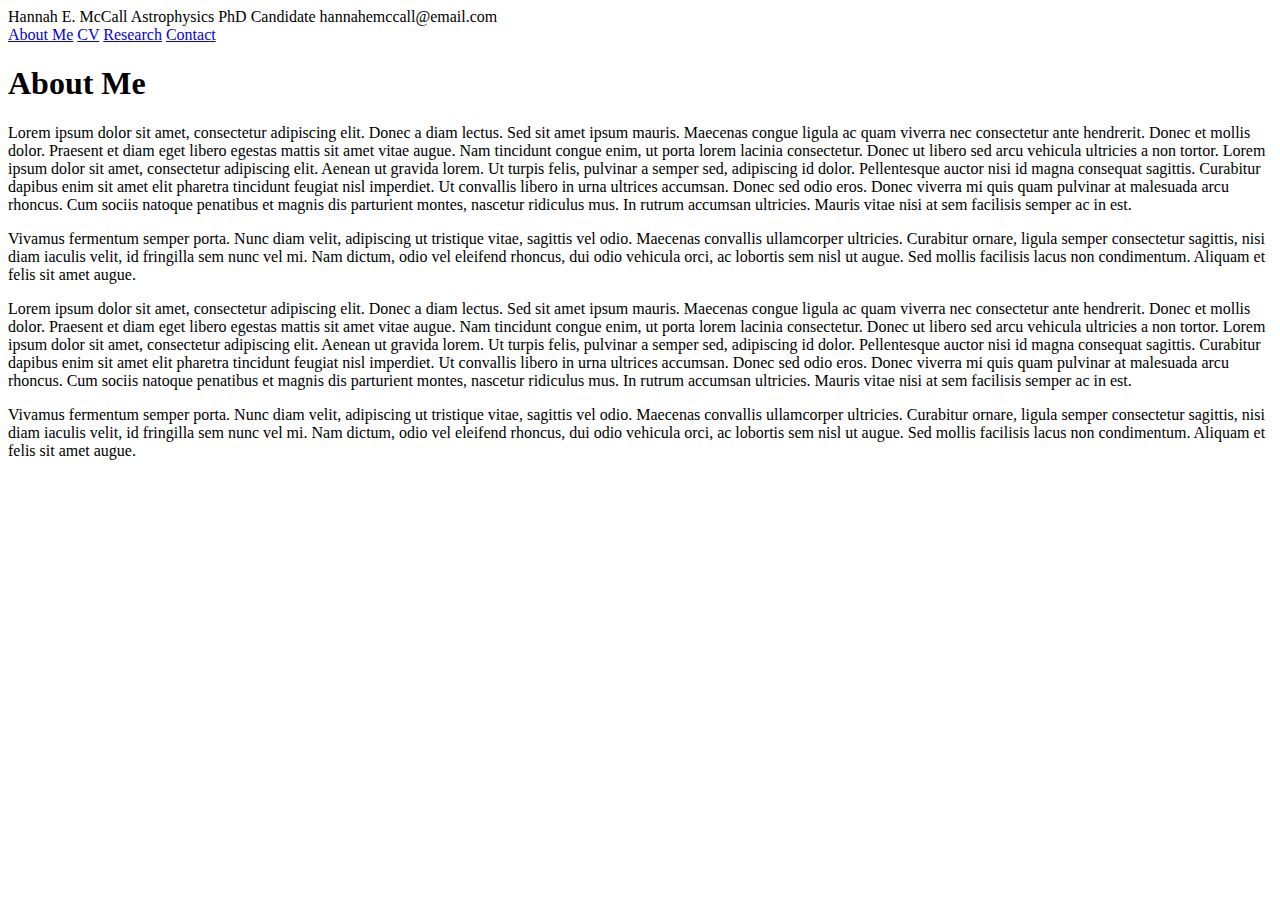
==== index.html @ 320554a5 "formatting" ====
<html>

<head>
    <title></title>
    <link rel="stylesheet" href="https://fonts.googleapis.com/css?family=Roboto|Roboto+Condensed|Roboto+Mono" />

    <link rel="stylesheet" href="source/style.css" />
    <link rel="stylesheet" href="source/style_desktop.css" , media="screen and (min-width: 800px)" />
    <link rel="stylesheet" href="source/style_mobile.css" , media="screen and (max-width: 800px)" />
</head>

<body>
    <div class="container">
        <div class="left_panel">
            <div class="profile_box">
                <div class="padding_block"></div>
                <div class="profile_pic"></div>
                <span class="name">Hannah E. McCall</span>
                <span class="prof">Astrophysics PhD Candidate</span>
                <span class="email">hannahemccall@email.com</span>
                <div class="navigation">
                    
                    <a href="index.html">About Me</a>
                    
                    <a href="cv.html">CV</a>
                    
                    <a href="research.html">Research</a>
                    
                    <a href="contact.html">Contact</a>
                    
                </div>
            </div>
        </div>
        <div class="main_panel">
            <div class="main_text">
                <div class="padding_block"></div>
                <h1>About Me</h1>

<p>Lorem ipsum dolor sit amet, consectetur adipiscing elit. Donec a diam lectus. Sed sit amet ipsum mauris. Maecenas congue ligula ac quam viverra nec consectetur ante hendrerit. Donec et mollis dolor. Praesent et diam eget libero egestas mattis sit amet vitae augue. Nam tincidunt congue enim, ut porta lorem lacinia consectetur. Donec ut libero sed arcu vehicula ultricies a non tortor. Lorem ipsum dolor sit amet, consectetur adipiscing elit. Aenean ut gravida lorem. Ut turpis felis, pulvinar a semper sed, adipiscing id dolor. Pellentesque auctor nisi id magna consequat sagittis. Curabitur dapibus enim sit amet elit pharetra tincidunt feugiat nisl imperdiet. Ut convallis libero in urna ultrices accumsan. Donec sed odio eros. Donec viverra mi quis quam pulvinar at malesuada arcu rhoncus. Cum sociis natoque penatibus et magnis dis parturient montes, nascetur ridiculus mus. In rutrum accumsan ultricies. Mauris vitae nisi at sem facilisis semper ac in est.</p>

<p>Vivamus fermentum semper porta. Nunc diam velit, adipiscing ut tristique vitae, sagittis vel odio. Maecenas convallis ullamcorper ultricies. Curabitur ornare, ligula semper consectetur sagittis, nisi diam iaculis velit, id fringilla sem nunc vel mi. Nam dictum, odio vel eleifend rhoncus, dui odio vehicula orci, ac lobortis sem nisl ut augue. Sed mollis facilisis lacus non condimentum. Aliquam et felis sit amet augue.</p>

<p>Lorem ipsum dolor sit amet, consectetur adipiscing elit. Donec a diam lectus. Sed sit amet ipsum mauris. Maecenas congue ligula ac quam viverra nec consectetur ante hendrerit. Donec et mollis dolor. Praesent et diam eget libero egestas mattis sit amet vitae augue. Nam tincidunt congue enim, ut porta lorem lacinia consectetur. Donec ut libero sed arcu vehicula ultricies a non tortor. Lorem ipsum dolor sit amet, consectetur adipiscing elit. Aenean ut gravida lorem. Ut turpis felis, pulvinar a semper sed, adipiscing id dolor. Pellentesque auctor nisi id magna consequat sagittis. Curabitur dapibus enim sit amet elit pharetra tincidunt feugiat nisl imperdiet. Ut convallis libero in urna ultrices accumsan. Donec sed odio eros. Donec viverra mi quis quam pulvinar at malesuada arcu rhoncus. Cum sociis natoque penatibus et magnis dis parturient montes, nascetur ridiculus mus. In rutrum accumsan ultricies. Mauris vitae nisi at sem facilisis semper ac in est.</p>

<p>Vivamus fermentum semper porta. Nunc diam velit, adipiscing ut tristique vitae, sagittis vel odio. Maecenas convallis ullamcorper ultricies. Curabitur ornare, ligula semper consectetur sagittis, nisi diam iaculis velit, id fringilla sem nunc vel mi. Nam dictum, odio vel eleifend rhoncus, dui odio vehicula orci, ac lobortis sem nisl ut augue. Sed mollis facilisis lacus non condimentum. Aliquam et felis sit amet augue.</p>

                <div class="padding_block"></div>
            </div>
        </div>
    </div>
</body>

</html>
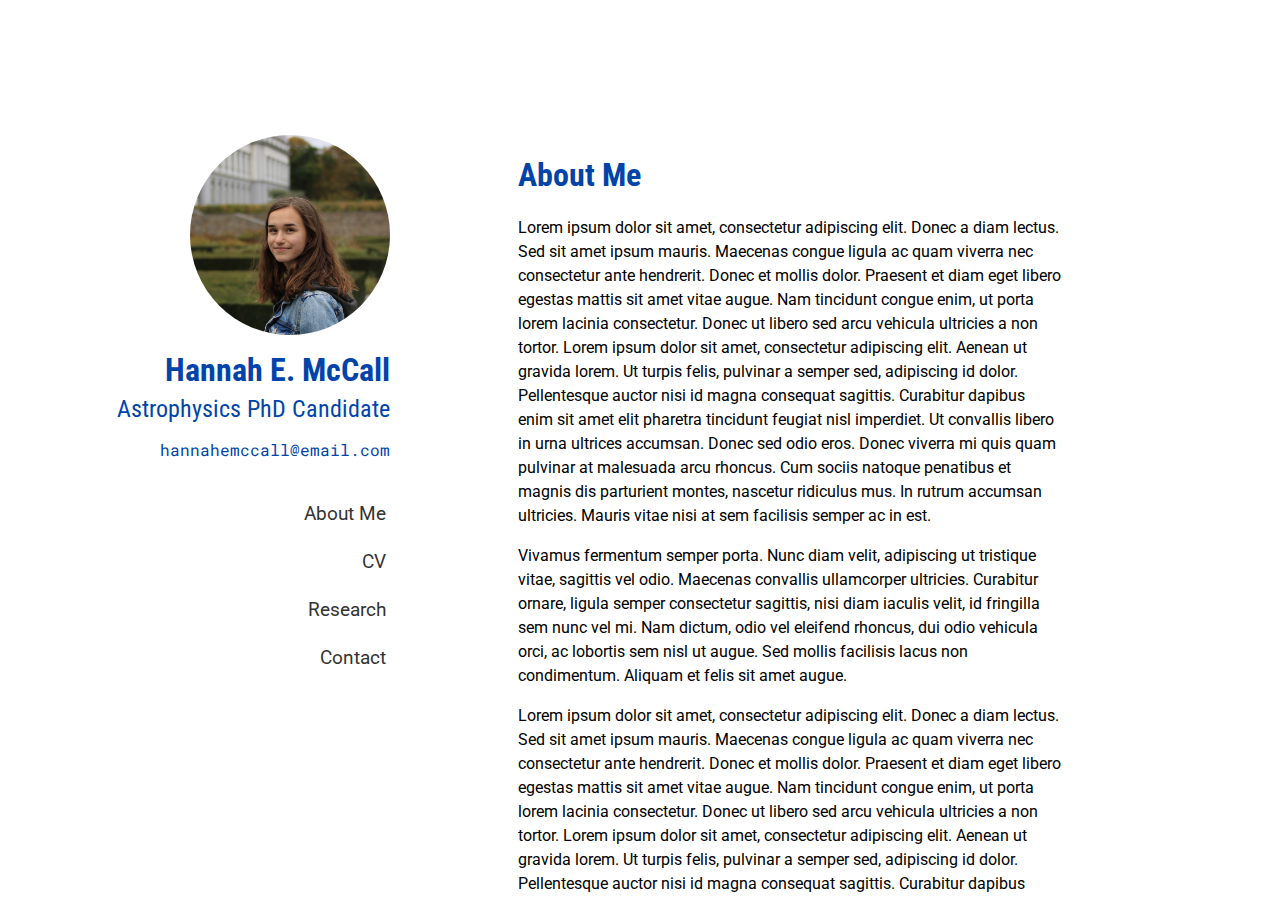
==== commit b7f0157d: "add correct style path" ====
--- a/index.html
+++ b/index.html
@@ -4,9 +4,9 @@
     <title></title>
     <link rel="stylesheet" href="https://fonts.googleapis.com/css?family=Roboto|Roboto+Condensed|Roboto+Mono" />
 
-    <link rel="stylesheet" href="source/style.css" />
-    <link rel="stylesheet" href="source/style_desktop.css" , media="screen and (min-width: 800px)" />
-    <link rel="stylesheet" href="source/style_mobile.css" , media="screen and (max-width: 800px)" />
+    <link rel="stylesheet" href="style.css" />
+    <link rel="stylesheet" href="style_desktop.css" , media="screen and (min-width: 800px)" />
+    <link rel="stylesheet" href="style_mobile.css" , media="screen and (max-width: 800px)" />
 </head>
 
 <body>
--- a/style.css
+++ b/style.css
@@ -0,0 +1,71 @@
+body {
+    margin: 0;
+}
+
+.name {
+    font-size: 2em;
+    font-weight: bold;
+    display: block;
+    font-family: Roboto Condensed;
+    margin-top: .5em;
+    color: #04a;
+}
+
+.prof {
+    font-size: 1.5em;
+    display: block;
+    font-family: Roboto Condensed;
+    margin-top: .25em;
+    color: #04a;
+}
+
+.email {
+    font-size: 1.0em;
+    display: block;
+    font-family: Roboto Mono;
+    margin-top: 1.0em;
+    color: #04a;
+}
+
+.main_text h1 {
+    font-family: Roboto Condensed;
+    color: #04a;
+}
+
+.main_text a {
+    color: #04a;
+    text-decoration: none;
+}
+
+.main_text a:hover {
+    text-decoration: underline;
+}
+
+.main_text p {
+    font-size: 1.0em;
+    line-height: 1.5em;
+}
+
+.profile_pic {
+    width: 200px;
+    height: 200px;
+    border-radius: 50%;
+    background-image: url("hannah_e_mccall.jpg");
+    background-size: cover;
+    display: inline-block;
+}
+
+.main_text table {
+    border-collapse: collapse;
+    margin: auto;
+}
+
+.main_text th {
+    font-weight: 800;
+    padding: 0.5em;
+    border-bottom: 2px solid #04a;
+}
+
+.main_text td {
+    padding: 0.5em;
+}--- a/style_desktop.css
+++ b/style_desktop.css
@@ -0,0 +1,87 @@
+body {
+    margin: 0;
+}
+
+.container {
+    width: 100%;
+    height: 100%;
+    display: flex;
+    font-family: Roboto;
+}
+
+.left_panel {
+    width: 33%;
+    min-width: 200px;
+    height: 100%;
+    background-color: #fff;
+    padding-right: 4em;
+    text-align: right;
+    display: flex;
+    justify-content: flex-end;
+}
+
+.main_panel {
+    width: 70%;
+    max-height: 100%;
+    background-color: #fff;
+    overflow: scroll;
+    float: left;
+}
+
+.main_text {
+    margin-left: 4em;
+    width: 66%;
+    min-width: 400px;
+}
+
+.padding_block {
+    height: 15%;
+    min-height: 100px;
+}
+
+.profile_pic {
+    width: 200px;
+    height: 200px;
+    border-radius: 50%;
+    background-image: url("hannah_e_mccall.jpg");
+    background-size: cover;
+    background-position: center;
+    display: inline-block;
+}
+
+.navigation {
+    margin-top: 2em;
+}
+
+.navigation a {
+    display: block;
+    font-size: 1.2em;
+    margin-top: 1em;
+    color: #333;
+    background-color: #FFF;
+    width: 95%;
+    padding: 0.5em;
+    text-align: right;
+    text-decoration: none;
+    margin-top: 6px;
+    margin-bottom: 6px;
+    margin-right: 1em;
+    padding-right: 10px;
+    border-right: 6px solid #fff;
+    transition-duration: 100ms;
+    transition-property: border-right;
+}
+
+.navigation a:visited {
+    color: #333;
+}
+
+.navigation a:hover {
+    background-color: #fff;
+    margin-bottom: 6px;
+    margin-top: 6px;
+    padding-right: 10px;
+    border-right: 6px solid #04a;
+    transition-duration: 100ms;
+    transition-property: border-right;
+}
--- a/style_mobile.css
+++ b/style_mobile.css
@@ -0,0 +1,85 @@
+.container {
+    width: 100%;
+    height: 100%;
+    display: flex;
+    font-family: Roboto;
+    background-color: cover;
+    margin: auto;
+    flex-direction: column;
+}
+
+.left_panel {
+    flex-grow: 0.4;
+    background-color: #fff;
+    text-align: left;
+    display: block;
+    background-blend-mode: darken;
+}
+
+.main_panel {
+    width: 100%;
+    flex-grow: 0.6;
+    background-color: #fff;
+    overflow: scroll;
+    float: left;
+    display: block;
+}
+
+.main_text {
+    padding-left: 4em;
+    padding-right: 4em;
+    width: 80%;
+}
+
+.padding_block {
+    height: 8%;
+    min-height: 50px;
+}
+
+.profile_pic {
+    width: 200px;
+    height: 200px;
+    border-radius: 50%;
+    background-image: url("hannah_e_mccall.jpg");
+    background-size: cover;
+    background-position: center;
+    margin-left: 2em;
+    margin-right: 2em;
+    float: left;
+}
+
+.navigation {
+    margin-top: 2em;
+}
+
+.navigation a {
+    display: inline-block;
+    font-size: 1.2em;
+    margin-top: 1em;
+    color: #333;
+    background-color: #FFF;
+    width: auto;
+    padding: 0.5em;
+    text-align: right;
+    text-decoration: none;
+    margin-top: 6px;
+    margin-bottom: 6px;
+    padding-bottom: 4px;
+    transition-duration: 100ms;
+    border-bottom: 6px solid #fff;
+    transition-property: padding-bottom, border-bottom;
+}
+
+.navigation a:visited {
+    color: #333;
+}
+
+.navigation a:hover {
+    background-color: #fff;
+    margin-bottom: 6px;
+    margin-top: 6px;
+    padding-bottom: 4px;
+    border-bottom: 6px solid #04a;
+    transition-duration: 100ms;
+    transition-property: padding-bottom, border-bottom;
+}
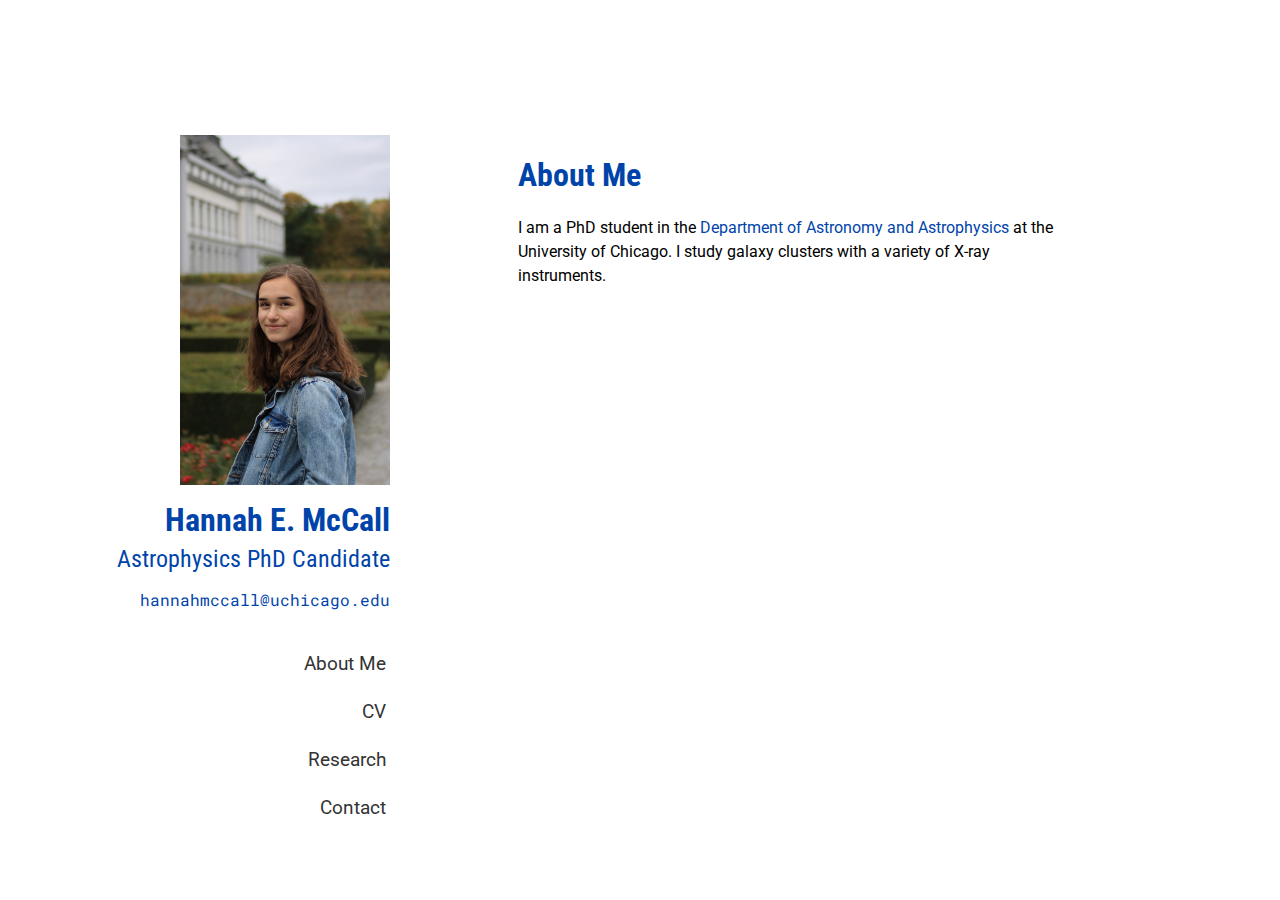
==== commit 53b1e472: "content updates" ====
--- a/index.html
+++ b/index.html
@@ -17,7 +17,7 @@
                 <div class="profile_pic"></div>
                 <span class="name">Hannah E. McCall</span>
                 <span class="prof">Astrophysics PhD Candidate</span>
-                <span class="email">hannahemccall@email.com</span>
+                <span class="email">hannahmccall@uchicago.edu</span>
                 <div class="navigation">
                     
                     <a href="index.html">About Me</a>
@@ -36,13 +36,7 @@
                 <div class="padding_block"></div>
                 <h1>About Me</h1>
 
-<p>Lorem ipsum dolor sit amet, consectetur adipiscing elit. Donec a diam lectus. Sed sit amet ipsum mauris. Maecenas congue ligula ac quam viverra nec consectetur ante hendrerit. Donec et mollis dolor. Praesent et diam eget libero egestas mattis sit amet vitae augue. Nam tincidunt congue enim, ut porta lorem lacinia consectetur. Donec ut libero sed arcu vehicula ultricies a non tortor. Lorem ipsum dolor sit amet, consectetur adipiscing elit. Aenean ut gravida lorem. Ut turpis felis, pulvinar a semper sed, adipiscing id dolor. Pellentesque auctor nisi id magna consequat sagittis. Curabitur dapibus enim sit amet elit pharetra tincidunt feugiat nisl imperdiet. Ut convallis libero in urna ultrices accumsan. Donec sed odio eros. Donec viverra mi quis quam pulvinar at malesuada arcu rhoncus. Cum sociis natoque penatibus et magnis dis parturient montes, nascetur ridiculus mus. In rutrum accumsan ultricies. Mauris vitae nisi at sem facilisis semper ac in est.</p>
-
-<p>Vivamus fermentum semper porta. Nunc diam velit, adipiscing ut tristique vitae, sagittis vel odio. Maecenas convallis ullamcorper ultricies. Curabitur ornare, ligula semper consectetur sagittis, nisi diam iaculis velit, id fringilla sem nunc vel mi. Nam dictum, odio vel eleifend rhoncus, dui odio vehicula orci, ac lobortis sem nisl ut augue. Sed mollis facilisis lacus non condimentum. Aliquam et felis sit amet augue.</p>
-
-<p>Lorem ipsum dolor sit amet, consectetur adipiscing elit. Donec a diam lectus. Sed sit amet ipsum mauris. Maecenas congue ligula ac quam viverra nec consectetur ante hendrerit. Donec et mollis dolor. Praesent et diam eget libero egestas mattis sit amet vitae augue. Nam tincidunt congue enim, ut porta lorem lacinia consectetur. Donec ut libero sed arcu vehicula ultricies a non tortor. Lorem ipsum dolor sit amet, consectetur adipiscing elit. Aenean ut gravida lorem. Ut turpis felis, pulvinar a semper sed, adipiscing id dolor. Pellentesque auctor nisi id magna consequat sagittis. Curabitur dapibus enim sit amet elit pharetra tincidunt feugiat nisl imperdiet. Ut convallis libero in urna ultrices accumsan. Donec sed odio eros. Donec viverra mi quis quam pulvinar at malesuada arcu rhoncus. Cum sociis natoque penatibus et magnis dis parturient montes, nascetur ridiculus mus. In rutrum accumsan ultricies. Mauris vitae nisi at sem facilisis semper ac in est.</p>
-
-<p>Vivamus fermentum semper porta. Nunc diam velit, adipiscing ut tristique vitae, sagittis vel odio. Maecenas convallis ullamcorper ultricies. Curabitur ornare, ligula semper consectetur sagittis, nisi diam iaculis velit, id fringilla sem nunc vel mi. Nam dictum, odio vel eleifend rhoncus, dui odio vehicula orci, ac lobortis sem nisl ut augue. Sed mollis facilisis lacus non condimentum. Aliquam et felis sit amet augue.</p>
+<p>I am a PhD student in the <a href="https://astrophysics.uchicago.edu/">Department of Astronomy and Astrophysics</a> at the University of Chicago. I study galaxy clusters with a variety of X-ray instruments.</p>
 
                 <div class="padding_block"></div>
             </div>
--- a/style.css
+++ b/style.css
@@ -48,8 +48,8 @@
 
 .profile_pic {
     width: 200px;
-    height: 200px;
-    border-radius: 50%;
+    height: 300px;
+    border-radius: 0%;
     background-image: url("hannah_e_mccall.jpg");
     background-size: cover;
     display: inline-block;
@@ -68,4 +68,4 @@
 
 .main_text td {
     padding: 0.5em;
-}+}
--- a/style_desktop.css
+++ b/style_desktop.css
@@ -40,9 +40,9 @@
 }
 
 .profile_pic {
-    width: 200px;
-    height: 200px;
-    border-radius: 50%;
+    width: 210px;
+    height: 350px;
+    border-radius: 0%;
     background-image: url("hannah_e_mccall.jpg");
     background-size: cover;
     background-position: center;
@@ -76,12 +76,13 @@
     color: #333;
 }
 
+
 .navigation a:hover {
     background-color: #fff;
     margin-bottom: 6px;
     margin-top: 6px;
-    padding-right: 10px;
+    <!--padding-right: 10px;-->
     border-right: 6px solid #04a;
     transition-duration: 100ms;
-    transition-property: border-right;
+    <!--transition-property: border-right;-->
 }
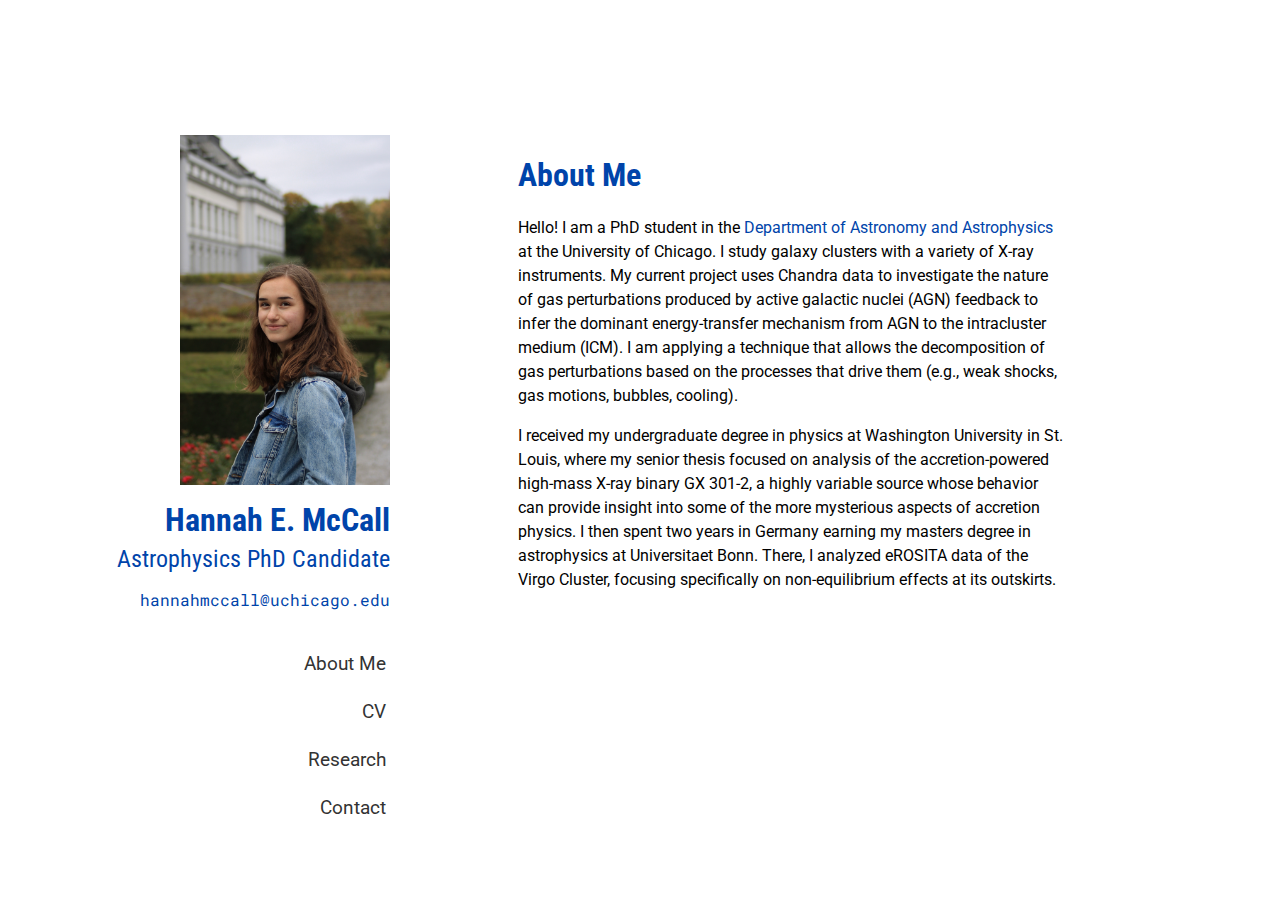
==== commit b7ea764f: "about me" ====
--- a/index.html
+++ b/index.html
@@ -36,7 +36,9 @@
                 <div class="padding_block"></div>
                 <h1>About Me</h1>
 
-<p>I am a PhD student in the <a href="https://astrophysics.uchicago.edu/">Department of Astronomy and Astrophysics</a> at the University of Chicago. I study galaxy clusters with a variety of X-ray instruments.</p>
+<p>Hello! I am a PhD student in the <a href="https://astrophysics.uchicago.edu/">Department of Astronomy and Astrophysics</a> at the University of Chicago. I study galaxy clusters with a variety of X-ray instruments. My current project uses Chandra data to investigate the nature of gas perturbations produced by active galactic nuclei (AGN) feedback to infer the dominant energy-transfer mechanism from AGN to the intracluster medium (ICM). I am applying a technique that allows the decomposition of gas perturbations based on the processes that drive them (e.g., weak shocks, gas motions, bubbles, cooling).</p>
+
+<p>I received my undergraduate degree in physics at Washington University in St. Louis, where my senior thesis focused on analysis of the accretion-powered high-mass X-ray binary GX 301-2, a highly variable source whose behavior can provide insight into some of the more mysterious aspects of accretion physics. I then spent two years in Germany earning my masters degree in astrophysics at Universitaet Bonn. There, I analyzed eROSITA data of the Virgo Cluster, focusing specifically on non-equilibrium effects at its outskirts.</p>
 
                 <div class="padding_block"></div>
             </div>
--- a/style.css
+++ b/style.css
@@ -1,5 +1,10 @@
 body {
     margin: 0;
+}
+
+.site-header {
+    border-top:5px solid #424242;
+    position: relative;
 }
 
 .name {
@@ -47,8 +52,8 @@
 }
 
 .profile_pic {
-    width: 200px;
-    height: 300px;
+    width: 210px;
+    height: 350px;
     border-radius: 0%;
     background-image: url("hannah_e_mccall.jpg");
     background-size: cover;
--- a/style_desktop.css
+++ b/style_desktop.css
@@ -1,5 +1,10 @@
 body {
     margin: 0;
+}
+
+.site-header {
+    border-top:5px solid #424242;
+    position:relative;
 }
 
 .container {
@@ -81,8 +86,8 @@
     background-color: #fff;
     margin-bottom: 6px;
     margin-top: 6px;
-    <!--padding-right: 10px;-->
+    padding-right: 10px;
     border-right: 6px solid #04a;
     transition-duration: 100ms;
-    <!--transition-property: border-right;-->
+    transition-property: border-right;
 }
--- a/style_mobile.css
+++ b/style_mobile.css
@@ -37,9 +37,9 @@
 }
 
 .profile_pic {
-    width: 200px;
-    height: 200px;
-    border-radius: 50%;
+    width: 210px;
+    height: 350px;
+    border-radius: 0%;
     background-image: url("hannah_e_mccall.jpg");
     background-size: cover;
     background-position: center;
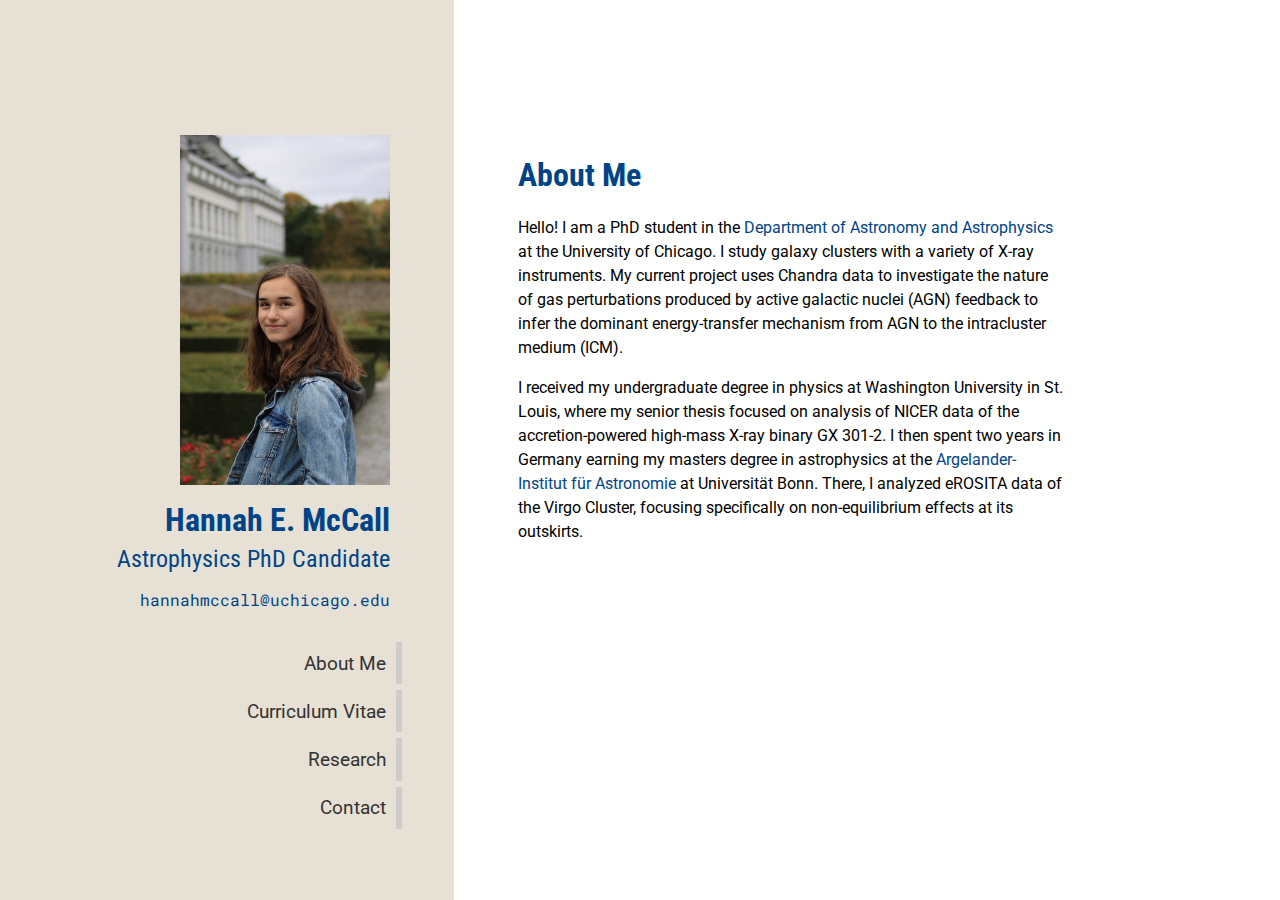
==== commit 01c077cb: "colors and cv" ====
--- a/index.html
+++ b/index.html
@@ -22,7 +22,7 @@
                     
                     <a href="index.html">About Me</a>
                     
-                    <a href="cv.html">CV</a>
+                    <a href="curriculum_vitae.html">Curriculum Vitae</a>
                     
                     <a href="research.html">Research</a>
                     
@@ -36,9 +36,9 @@
                 <div class="padding_block"></div>
                 <h1>About Me</h1>
 
-<p>Hello! I am a PhD student in the <a href="https://astrophysics.uchicago.edu/">Department of Astronomy and Astrophysics</a> at the University of Chicago. I study galaxy clusters with a variety of X-ray instruments. My current project uses Chandra data to investigate the nature of gas perturbations produced by active galactic nuclei (AGN) feedback to infer the dominant energy-transfer mechanism from AGN to the intracluster medium (ICM). I am applying a technique that allows the decomposition of gas perturbations based on the processes that drive them (e.g., weak shocks, gas motions, bubbles, cooling).</p>
+<p>Hello! I am a PhD student in the <a href="https://astrophysics.uchicago.edu/">Department of Astronomy and Astrophysics</a> at the University of Chicago. I study galaxy clusters with a variety of X-ray instruments. My current project uses Chandra data to investigate the nature of gas perturbations produced by active galactic nuclei (AGN) feedback to infer the dominant energy-transfer mechanism from AGN to the intracluster medium (ICM).</p>
 
-<p>I received my undergraduate degree in physics at Washington University in St. Louis, where my senior thesis focused on analysis of the accretion-powered high-mass X-ray binary GX 301-2, a highly variable source whose behavior can provide insight into some of the more mysterious aspects of accretion physics. I then spent two years in Germany earning my masters degree in astrophysics at Universitaet Bonn. There, I analyzed eROSITA data of the Virgo Cluster, focusing specifically on non-equilibrium effects at its outskirts.</p>
+<p>I received my undergraduate degree in physics at Washington University in St. Louis, where my senior thesis focused on analysis of NICER data of the accretion-powered high-mass X-ray binary GX 301-2. I then spent two years in Germany earning my masters degree in astrophysics at the <a href="https://astro.uni-bonn.de/en">Argelander-Institut f&uuml;r Astronomie</a> at Universit&auml;t Bonn. There, I analyzed eROSITA data of the Virgo Cluster, focusing specifically on non-equilibrium effects at its outskirts.</p>
 
                 <div class="padding_block"></div>
             </div>
--- a/style.css
+++ b/style.css
@@ -13,7 +13,7 @@
     display: block;
     font-family: Roboto Condensed;
     margin-top: .5em;
-    color: #04a;
+    color: #048;
 }
 
 .prof {
@@ -21,7 +21,7 @@
     display: block;
     font-family: Roboto Condensed;
     margin-top: .25em;
-    color: #04a;
+    color: #048;
 }
 
 .email {
@@ -29,16 +29,16 @@
     display: block;
     font-family: Roboto Mono;
     margin-top: 1.0em;
-    color: #04a;
+    color: #048;
 }
 
 .main_text h1 {
     font-family: Roboto Condensed;
-    color: #04a;
+    color: #048;
 }
 
 .main_text a {
-    color: #04a;
+    color: #048;
     text-decoration: none;
 }
 
@@ -52,7 +52,7 @@
 }
 
 .profile_pic {
-    width: 210px;
+    width: 215px;
     height: 350px;
     border-radius: 0%;
     background-image: url("hannah_e_mccall.jpg");
@@ -68,7 +68,7 @@
 .main_text th {
     font-weight: 800;
     padding: 0.5em;
-    border-bottom: 2px solid #04a;
+    border-bottom: 2px solid #048;
 }
 
 .main_text td {
--- a/style_desktop.css
+++ b/style_desktop.css
@@ -18,7 +18,7 @@
     width: 33%;
     min-width: 200px;
     height: 100%;
-    background-color: #fff;
+    background-color: #E6E0D5;
     padding-right: 4em;
     text-align: right;
     display: flex;
@@ -63,7 +63,7 @@
     font-size: 1.2em;
     margin-top: 1em;
     color: #333;
-    background-color: #FFF;
+    background-color: #E6E0D5;
     width: 95%;
     padding: 0.5em;
     text-align: right;
@@ -72,7 +72,7 @@
     margin-bottom: 6px;
     margin-right: 1em;
     padding-right: 10px;
-    border-right: 6px solid #fff;
+    border-right: 6px solid #CCC;
     transition-duration: 100ms;
     transition-property: border-right;
 }
@@ -83,11 +83,11 @@
 
 
 .navigation a:hover {
-    background-color: #fff;
+    background-color: #E6E0D5;
     margin-bottom: 6px;
     margin-top: 6px;
     padding-right: 10px;
-    border-right: 6px solid #04a;
+    border-right: 6px solid #048;
     transition-duration: 100ms;
     transition-property: border-right;
 }
--- a/style_mobile.css
+++ b/style_mobile.css
@@ -10,7 +10,7 @@
 
 .left_panel {
     flex-grow: 0.4;
-    background-color: #fff;
+    background-color: #E6E0D5;
     text-align: left;
     display: block;
     background-blend-mode: darken;
@@ -57,7 +57,7 @@
     font-size: 1.2em;
     margin-top: 1em;
     color: #333;
-    background-color: #FFF;
+    background-color: #E6E0D5;
     width: auto;
     padding: 0.5em;
     text-align: right;
@@ -66,7 +66,7 @@
     margin-bottom: 6px;
     padding-bottom: 4px;
     transition-duration: 100ms;
-    border-bottom: 6px solid #fff;
+    border-bottom: 6px solid #CCC;
     transition-property: padding-bottom, border-bottom;
 }
 
@@ -75,11 +75,11 @@
 }
 
 .navigation a:hover {
-    background-color: #fff;
+    background-color: #E6E0D5;
     margin-bottom: 6px;
     margin-top: 6px;
     padding-bottom: 4px;
-    border-bottom: 6px solid #04a;
+    border-bottom: 6px solid #048;
     transition-duration: 100ms;
     transition-property: padding-bottom, border-bottom;
 }
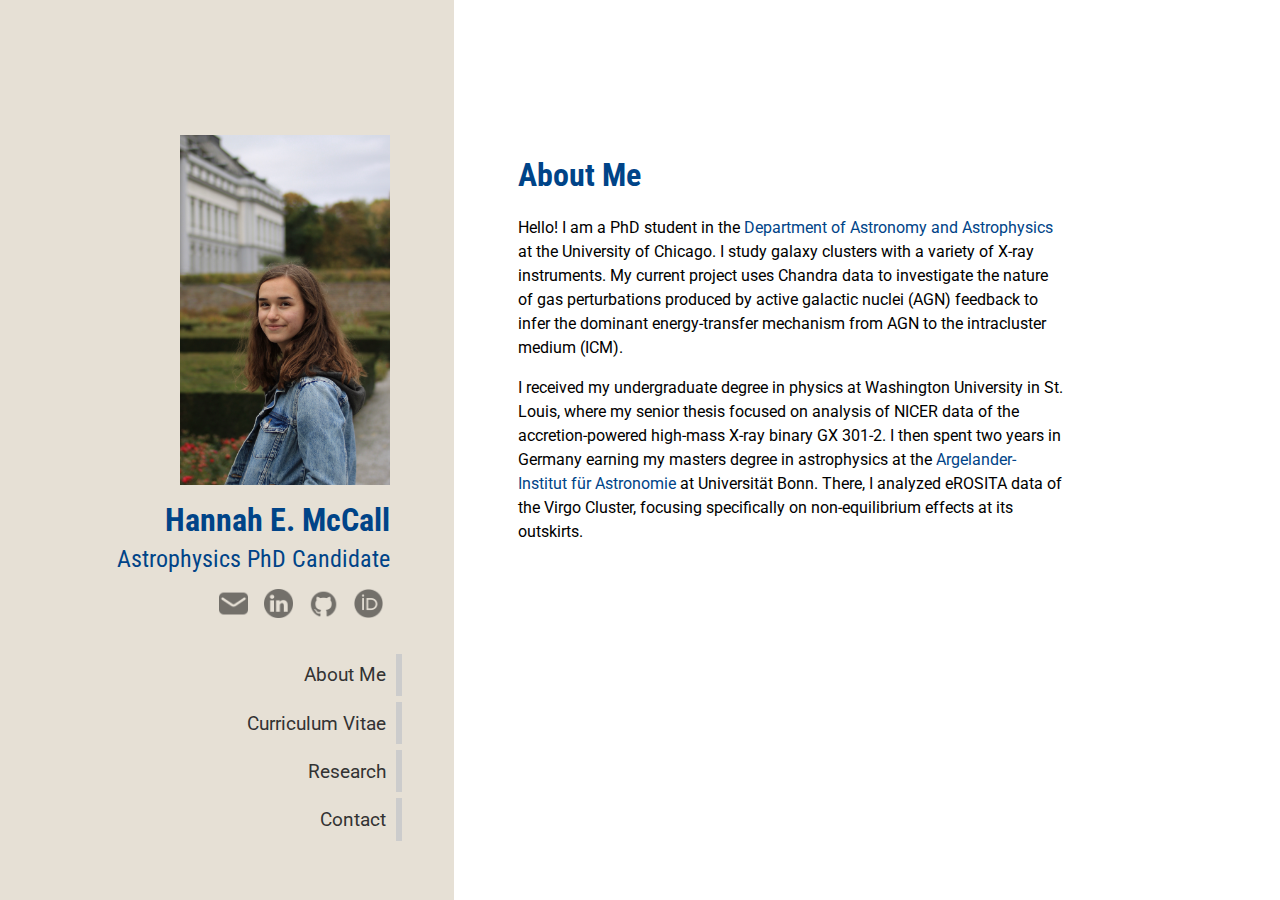
==== commit fdbba948: "icons" ====
--- a/index.html
+++ b/index.html
@@ -17,7 +17,20 @@
                 <div class="profile_pic"></div>
                 <span class="name">Hannah E. McCall</span>
                 <span class="prof">Astrophysics PhD Candidate</span>
-                <span class="email">hannahmccall@uchicago.edu</span>
+                <div class="email">
+                    <a href="mailto:hannahmccall@uchicago.edu">
+                        <div style="background-image: url('email.png');" class="icon"></div>
+                    </a>
+                    <a href="https://www.linkedin.com/in/hannah-mccall-772194165/">
+                        <div style="background-image: url('linkedin.png');" class="icon"></div>
+                    </a>
+                    <a href="https://github.com/hannahmccall">
+                        <div style="background-image: url('github.png');" class="icon"></div>
+                    </a>
+                    <a href="https://orcid.org/0000-0003-3537-3491">
+                        <div style="background-image: url('orcid.png');" class="icon"></div>
+                    </a>
+                </div>
                 <div class="navigation">
                     
                     <a href="index.html">About Me</a>
--- a/style.css
+++ b/style.css
@@ -3,7 +3,7 @@
 }
 
 .site-header {
-    border-top:5px solid #424242;
+    border-top: 5px solid #424242;
     position: relative;
 }
 
@@ -30,6 +30,27 @@
     font-family: Roboto Mono;
     margin-top: 1.0em;
     color: #048;
+}
+
+.email a {
+    text-decoration: none;
+    display: inline-block;
+    opacity: 50%;
+    transition: opacity 100ms;
+}
+
+.email a:hover {
+    opacity: 100%;
+    transition: opacity 100ms;
+}
+
+.icon {
+    width: 1.8em;
+    height: 1.8em;
+    margin-right: 0.4em;
+    display: inline-block;
+    background-position: center;
+    background-size: contain;
 }
 
 .main_text h1 {
@@ -73,4 +94,4 @@
 
 .main_text td {
     padding: 0.5em;
-}
+}--- a/style_mobile.css
+++ b/style_mobile.css
@@ -38,8 +38,8 @@
 
 .profile_pic {
     width: 210px;
-    height: 350px;
-    border-radius: 0%;
+    height: 210px;
+    border-radius: 50%;
     background-image: url("hannah_e_mccall.jpg");
     background-size: cover;
     background-position: center;
@@ -82,4 +82,4 @@
     border-bottom: 6px solid #048;
     transition-duration: 100ms;
     transition-property: padding-bottom, border-bottom;
-}
+}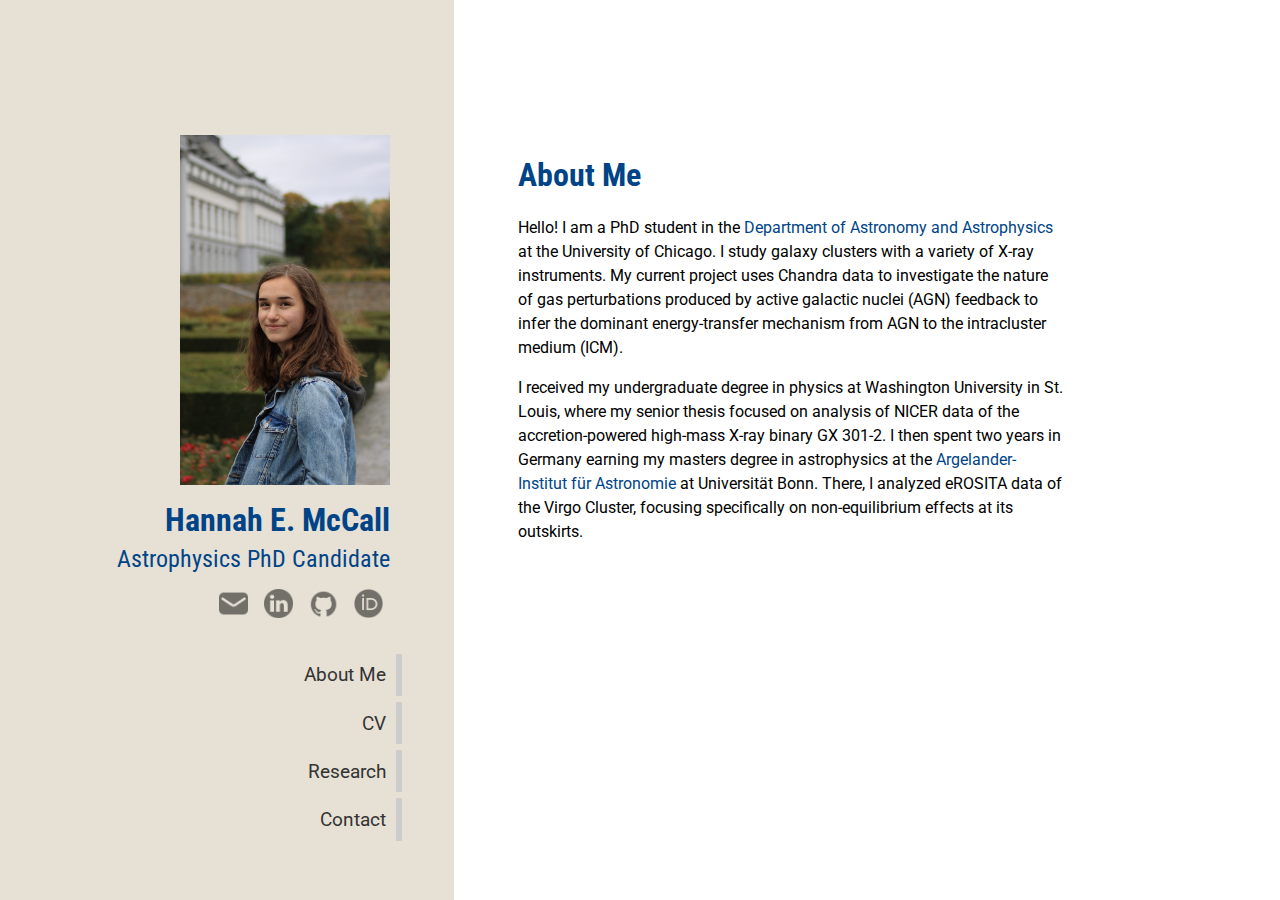
==== commit a4e2c1b7: "embedded cv" ====
--- a/index.html
+++ b/index.html
@@ -5,8 +5,8 @@
     <link rel="stylesheet" href="https://fonts.googleapis.com/css?family=Roboto|Roboto+Condensed|Roboto+Mono" />
 
     <link rel="stylesheet" href="style.css" />
-    <link rel="stylesheet" href="style_desktop.css" , media="screen and (min-width: 800px)" />
-    <link rel="stylesheet" href="style_mobile.css" , media="screen and (max-width: 800px)" />
+    <link rel="stylesheet" href="style_desktop.css" , media="screen and (min-width: 1000px)" />
+    <link rel="stylesheet" href="style_mobile.css" , media="screen and (max-width: 1000px)" />
 </head>
 
 <body>
@@ -35,7 +35,7 @@
                     
                     <a href="index.html">About Me</a>
                     
-                    <a href="curriculum_vitae.html">Curriculum Vitae</a>
+                    <a href="cv.html">CV</a>
                     
                     <a href="research.html">Research</a>
                     
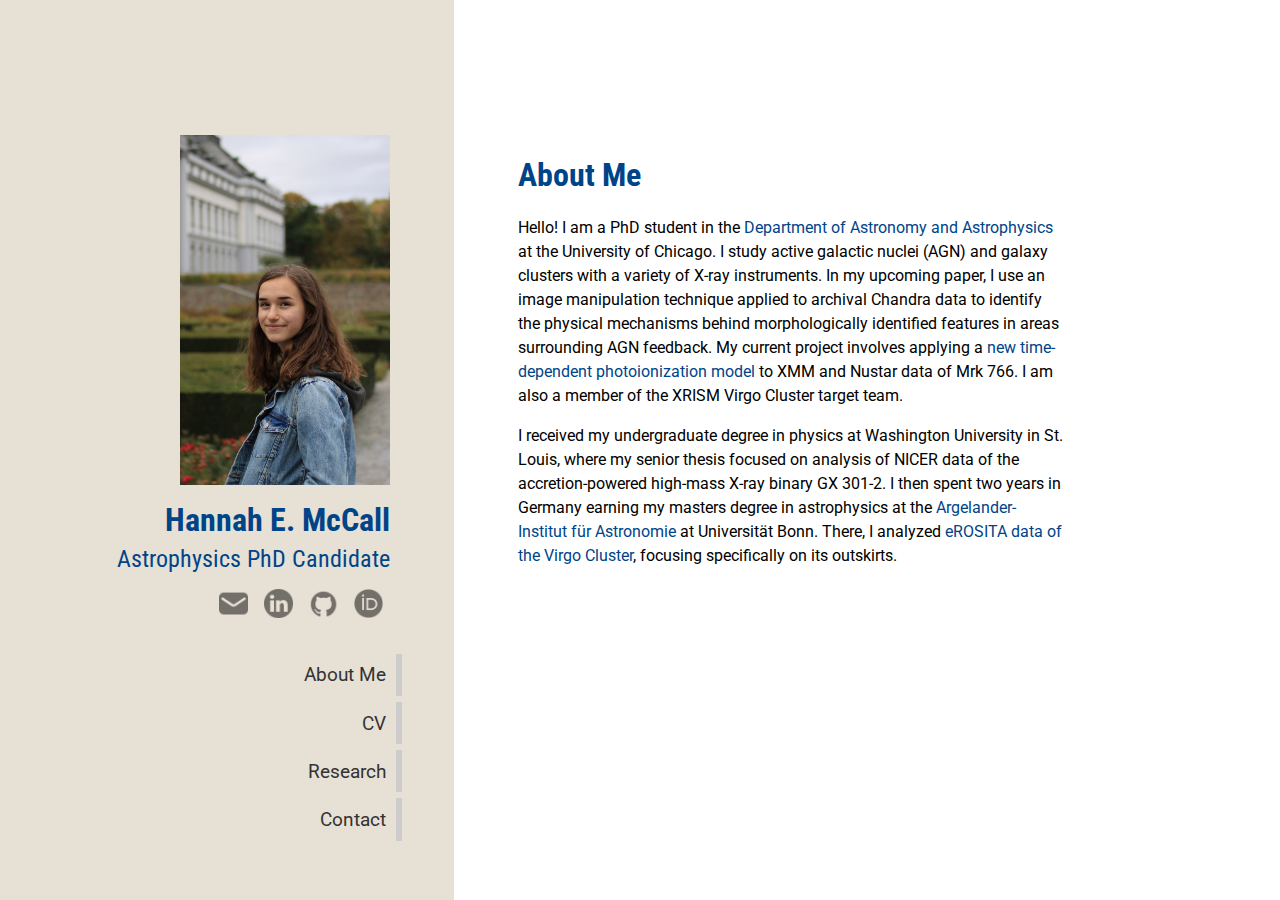
==== commit fff9149d: "research updates" ====
--- a/index.html
+++ b/index.html
@@ -49,9 +49,9 @@
                 <div class="padding_block"></div>
                 <h1>About Me</h1>
 
-<p>Hello! I am a PhD student in the <a href="https://astrophysics.uchicago.edu/">Department of Astronomy and Astrophysics</a> at the University of Chicago. I study galaxy clusters with a variety of X-ray instruments. My current project uses Chandra data to investigate the nature of gas perturbations produced by active galactic nuclei (AGN) feedback to infer the dominant energy-transfer mechanism from AGN to the intracluster medium (ICM).</p>
+<p>Hello! I am a PhD student in the <a href="https://astrophysics.uchicago.edu/">Department of Astronomy and Astrophysics</a> at the University of Chicago. I study active galactic nuclei (AGN) and galaxy clusters with a variety of X-ray instruments. In my upcoming paper, I use an image manipulation technique applied to archival Chandra data to identify the physical mechanisms behind morphologically identified features in areas surrounding AGN feedback. My current project involves applying a <a href="https://ui.adsabs.harvard.edu/abs/2022ApJ...940..122R/abstract">new time-dependent photoionization model</a> to XMM and Nustar data of Mrk 766. I am also a member of the XRISM Virgo Cluster target team.</p>
 
-<p>I received my undergraduate degree in physics at Washington University in St. Louis, where my senior thesis focused on analysis of NICER data of the accretion-powered high-mass X-ray binary GX 301-2. I then spent two years in Germany earning my masters degree in astrophysics at the <a href="https://astro.uni-bonn.de/en">Argelander-Institut f&uuml;r Astronomie</a> at Universit&auml;t Bonn. There, I analyzed eROSITA data of the Virgo Cluster, focusing specifically on non-equilibrium effects at its outskirts.</p>
+<p>I received my undergraduate degree in physics at Washington University in St. Louis, where my senior thesis focused on analysis of NICER data of the accretion-powered high-mass X-ray binary GX 301-2. I then spent two years in Germany earning my masters degree in astrophysics at the <a href="https://astro.uni-bonn.de/en">Argelander-Institut f&uuml;r Astronomie</a> at Universit&auml;t Bonn. There, I analyzed <a href="https://www.aanda.org/articles/aa/abs/2024/09/aa49391-24/aa49391-24.html">eROSITA data of the Virgo Cluster</a>, focusing specifically on its outskirts.</p>
 
                 <div class="padding_block"></div>
             </div>
